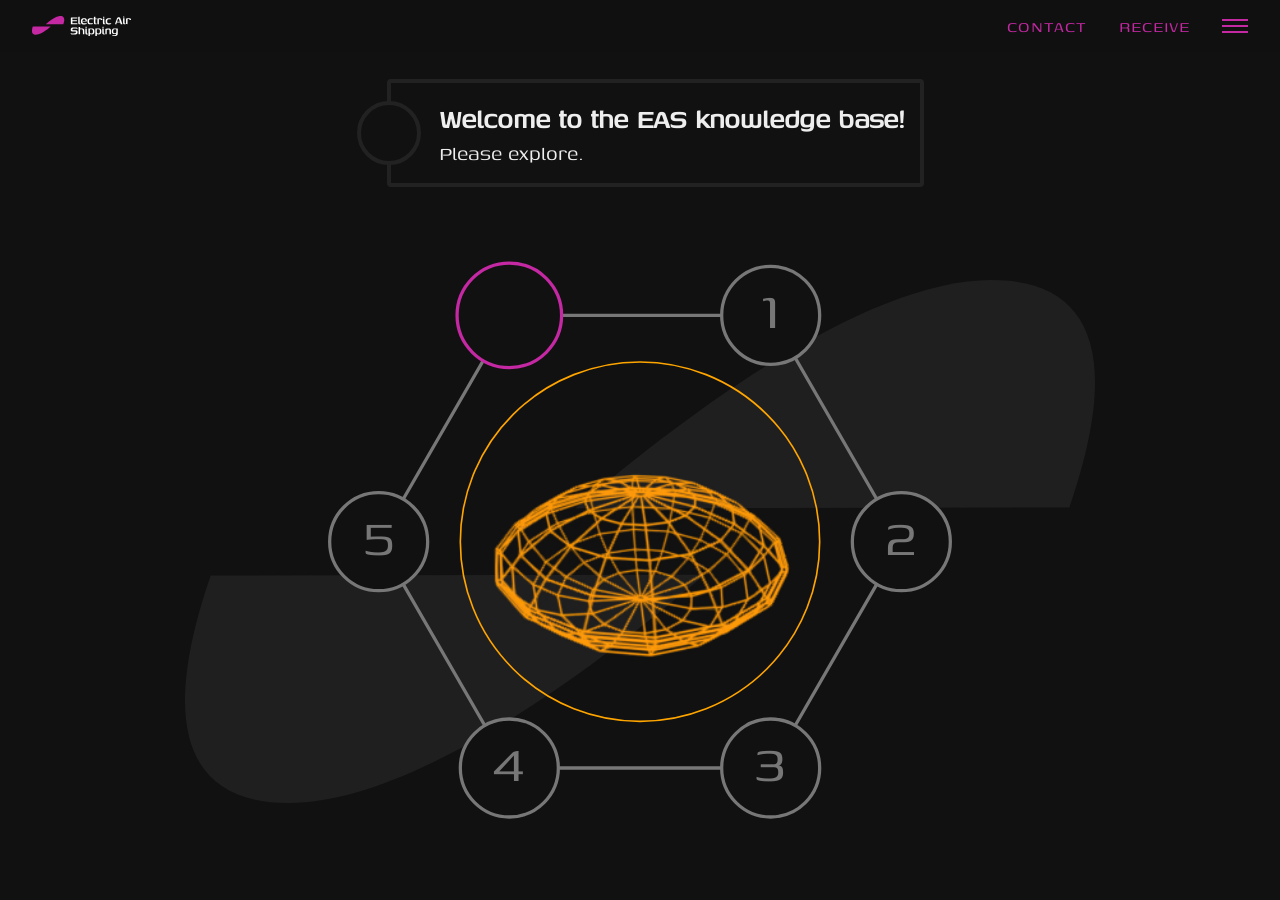
==== knowledgebase/index.html @ bba02dae "Knowledge base: welcome point carries no number; the rest read 1-5 The first hex point is the landin" ====
<!DOCTYPE html>
<html lang="en">

<head>
    <meta charset="UTF-8">
    <meta name="viewport" content="width=device-width, initial-scale=1.0">
    <title>Knowledge Base — Electric Air Shipping</title>
    <meta name="description"
        content="The Electric Air Shipping knowledge base: the pitch deck, the interactive fleet calculator, the Vision whitepaper, the Shape-Volume Scalar paper, and the full Sunship conceptual design.">
    <meta property="og:type" content="website">
    <meta property="og:site_name" content="Electric Air Shipping">
    <meta property="og:title" content="EAS Knowledge Base">
    <meta property="og:description"
        content="The pitch deck, the interactive fleet calculator, the whitepaper, the mathematics, and the full Sunship conceptual design.">
    <meta property="og:url" content="https://electricairshipping.com/knowledgebase/">
    <meta property="og:image" content="https://electricairshipping.com/assets/og-image.jpg">
    <meta property="og:image:type" content="image/jpeg">
    <meta property="og:image:width" content="1200">
    <meta property="og:image:height" content="630">
    <meta property="og:image:alt" content="The Sunship over open water at sunset">
    <meta name="twitter:card" content="summary_large_image">
    <meta name="twitter:image" content="https://electricairshipping.com/assets/og-image.jpg">
    <link rel="shortcut icon" href="../assets/favicon.ico" type="image/x-icon">
    <link rel="stylesheet" href="../assets/site.css">
    <style>
        * {
            box-sizing: border-box;
        }

        :root {
            --pad: 1rem;
            --border: 0.25rem;
            --circlesize: 4rem;
            --FULL_LENGTH: 240;
            --SEG_LENGTH: 40;
            --pink: var(--berry);
            --gray: #777;
        }

        html,
        body {
            margin: 0;
            background-color: var(--bg);
            color: var(--fg);
            height: 100%;
            font-family: Genos;
            max-height: 2000px;
        }

        /* The fixed top bar sits above this grid. Padding rather than a grid
           row so the hexagon's proportions are untouched; box-sizing keeps it
           inside the 100% height. */
        /* The text row is minmax'd, not fr'd: an fr row grows as the heading
           wraps to two or three lines, which visibly resizes the hexagon
           every time a vertex with longer copy is tapped. Reserving three
           lines' worth up front keeps the hexagon still. */
        body {
            padding-top: var(--bar-h);
            display: grid;
            /* minmax(0, 1fr) on the hex row: without the 0, grid uses the
               row contents' natural size as a floor, the row inflates past
               its share, and the whole page gains a slight scroll. */
            grid-template-rows: var(--pad) minmax(10rem, auto) var(--pad) minmax(0, 1fr) var(--pad);
            grid-template-columns: var(--pad) 1fr var(--pad);
            grid-template-areas:
                ".... .... ...."
                ".... text ...."
                ".... .... ...."
                ".... main ...."
                ".... .... ....";
        }

        .text-container-container {
            grid-area: text;
            display: flex;
            justify-content: center;
            align-items: center;
        }

        .text-container {
            display: flex;
        }

        .text-spacer-left {
            width: 2rem;
            flex-shrink: 0;
        }

        .text-spacer-right {
            width: 2rem;
            flex-shrink: 0;
        }

        .text-text {
            flex-grow: 1;
            border: 0.25rem solid #222;
            border-radius: 0.25rem;
            position: relative;
            display: flex;
            justify-content: center;
        }

        .text-number {
            position: absolute;
            border: var(--border) solid #222;
            border-radius: 50%;
            width: 4rem;
            height: 4rem;
            left: calc((var(--circlesize) + var(--border))/-2);
            bottom: calc(50% - 2rem);
            background-color: #111;
            display: flex;
            justify-content: center;
            align-items: center;
        }

        .text-number>span {
            font-size: 3rem;
            color: var(--pink);
            transform: translateY(-0.2rem);
        }

        .text {
            display: flex;
            flex-direction: column;
            padding: 1rem;
        }

        .text .subtitle {
            font-size: 1.5rem;
        }

        .hyperlink {
            color: var(--pink);
        }

        .hyperlink:hover {
            color: var(--orange);
        }

        .hex {
            grid-area: main;
            justify-self: center;
            align-self: center;
        }

        .bg-img {
            grid-area: main;
            display: block;
            max-width: 100%;
            max-height: 80%;
            justify-self: center;
            align-self: center;
        }

        p,
        h1 {
            margin: 0;
        }

        @media (min-width: 800px) {
            body {
                grid-template-rows: var(--pad) 2fr var(--pad) minmax(0, 10fr) calc(var(--pad)*2);
                grid-template-columns: var(--pad) 1fr 3fr 1fr var(--pad);
                grid-template-areas:
                    ".... .... .... .... ...."
                    ".... .... text .... ...."
                    ".... .... .... .... ...."
                    ".... main main main ...."
                    ".... .... .... .... ....";
            }
        }

        svg {
            width: 100%;
            height: 100%;
        }

        .path-animate {
            transition: stroke-dashoffset 1s ease-out;
            stroke-dasharray: var(--FULL_LENGTH);
            stroke-dashoffset: 240;
            fill: none;
            stroke: var(--pink);
            stroke-width: 0.5px;
        }

        .path-bg {
            stroke: var(--gray);
            stroke-width: 0.5px;
            fill: none;
        }

        .path0 { stroke-dashoffset: 240; }
        .path1 { stroke-dashoffset: 200; }
        .path2 { stroke-dashoffset: 160; }
        .path3 { stroke-dashoffset: 120; }
        .path4 { stroke-dashoffset: 80; }
        .path5 { stroke-dashoffset: 0; }

        .circle-select {
            transition: stroke 1s;
            transition: r 1s;
            fill: var(--bg);
            stroke: var(--gray);
            stroke-width: 0.5px;
            r: 7.5px;
        }

        .circle-select:hover {
            cursor: pointer;
        }

        .circle-select.selected {
            transition: stroke 3s;
            r: 8px;
            stroke: var(--pink);
        }

        .selected-text {
            fill: var(--pink)
        }

        svg>text {
            transition: fill 1s;
            pointer-events: none;
            fill: var(--gray);
            font-size: 10px;
            font-family: Genos;
            text-anchor: middle;
            dominant-baseline: middle;
        }

        .video-portal {
            fill: none;
            stroke: orange;
            stroke-width: 0.25px;
        }

        /* The spinning shapes: an alpha webm <video> for most browsers, which
           WebKit swaps for an animated WebP <img> (see the script by the
           element) — WebKit plays alpha webm without its transparency, and
           the WebP carries the same transparency, so BOTH render clean.
           (Earlier keep-inside-the-circle sizing gymnastics existed for a
           black video background that no longer reaches any browser.)
           Original sizing: content square = half the cell's smaller side,
           sitting comfortably in the portal circle at 55%. */
        .hex-anim {
            display: block;
            width: 50%;
            height: 50%;
            min-width: 0;
            min-height: 0;
            object-fit: contain;
        }

        /* Phone: the hexagon runs edge to edge, the heading drops a size so
           it wraps less, and the vertex circles grow into honest tap targets
           (r is a presentation property — settable from CSS on SVG2). */
        @media (max-width: 700px) {
            .text .title {
                font-size: 1.6rem;
            }

            svg.hex {
                width: 100vw;
                max-width: 100vw;
            }

            /* (Animation sizing is universal now — see .hex-anim above.) */
        }

        @media (pointer: coarse) {
            .circle-select {
                r: 10px;
            }

            .circle-select.selected {
                r: 10.5px;
            }

            svg>text {
                font-size: 12px;
            }
        }
    </style>
</head>

<body>
    <header class="topbar">
        <a class="topbar-home" href="/" aria-label="Electric Air Shipping — home">
            <img src="../assets/logo-berry-white.svg" alt="Electric Air Shipping">
        </a>
        <nav class="topbar-nav">
            <a href="mailto:contact@electricairshipping.com" data-track="contact">CONTACT</a>
            <a href="#" data-nl-open data-track="receive">RECEIVE</a>
        </nav>
    </header>

    <img class="bg-img" src="../assets/bg.svg" alt="">
    <div class="text-container-container">
        <div class="text-container">
            <div class="text-spacer-left"></div>
            <div class="text-text">
                <div class="text-number">
                    <span data-id="text-number"></span>
                </div>
                <div class="text-spacer-right"></div>
                <div class="text">
                    <h1 data-id="title" class="title">Welcome to the Electric Air Shipping project!</h1>
                    <p data-id="subtitle" class="subtitle">Please explore our knowledge base.</p>
                </div>
            </div>
        </div>
    </div>

    <video src="../assets/render.webm" autoplay loop muted playsinline class="hex hex-anim"></video>
    <script>
        /* WebKit plays the alpha webm WITHOUT transparency — a black box —
           and on iOS EVERY browser is WebKit underneath, Chrome and Firefox
           included. All of them render animated WebP alpha correctly, so
           iOS devices and desktop Safari get the WebP (heavier at 4.9MB, but
           the only version that looks right there). Everything else keeps
           the 2MB webm at its native smoothness. A false positive only costs
           the extra MB. iPads reporting as Mac land on the Safari branch. */
        if (/iPhone|iPad|iPod/.test(navigator.userAgent)
            || /^((?!chrome|android|crios|fxios).)*safari/i.test(navigator.userAgent)) {
            const v = document.querySelector('.hex-anim');
            const img = document.createElement('img');
            img.src = '../assets/render-anim.webp';
            img.alt = '';
            img.className = v.className;
            v.replaceWith(img);
        }
    </script>
    <svg viewBox="0 0 100 100" class="hex" aria-label="Six-point knowledge base navigation">
        <path class="path-bg" d="M30 15.359 H70 L90 50 L70 84.641 H30 L10 50 Z"></path>
        <path class="path-animate" d="M30 15.359 H70 L90 50 L70 84.641 H30 L10 50 Z"></path>
        <circle class="circle-select selected" data-circle="0" cx="30" cy="15.359"></circle>
        <circle class="circle-select" data-circle="1" cx="70" cy="15.359"></circle>
        <circle class="circle-select" data-circle="2" cx="90" cy="50"></circle>
        <circle class="circle-select" data-circle="3" cx="70" cy="84.641"></circle>
        <circle class="circle-select" data-circle="4" cx="30" cy="84.641"></circle>
        <circle class="circle-select" data-circle="5" cx="10" cy="50"></circle>
        <text class="selected-text" data-text="0" x="30" y="15.359"></text>
        <text data-text="1" x="70" y="15.359">1</text>
        <text data-text="2" x="90" y="50">2</text>
        <text data-text="3" x="70" y="84.641">3</text>
        <text data-text="4" x="30" y="84.641">4</text>
        <text data-text="5" x="10" y="50">5</text>
        <circle class="video-portal" cx="50" cy="50" r="27.5"></circle>
    </svg>

    <!-- Point 5 access gate. Shares the newsletter modal's styles (.nl-*).
         The gate is marketing theatre by design — the real payoff is the
         ASK NICELY funnel; every request becomes a verified address. -->
    <div class="nl-overlay" data-gate-overlay role="dialog" aria-modal="true" aria-label="Access required">
        <div class="nl-box">
            <div>Access required</div>
            <div data-gate-step1>
                <label class="visually-hidden" for="gate-pw">Access code</label>
                <input id="gate-pw" type="password" placeholder="access code" data-gate-pw
                    style="width:100%" autocomplete="off">
            </div>
            <div data-gate-step2 style="display:none">
                <label class="visually-hidden" for="gate-email">Your email address</label>
                <input id="gate-email" type="email" placeholder="your@email.com" data-gate-email
                    style="width:100%">
                <label style="display:flex;gap:0.5em;align-items:center;font-size:0.95rem;color:#eaeaea;margin-top:0.75rem">
                    <input type="checkbox" data-gate-consent>
                    also send me the EAS newsletter
                </label>
                <div data-gate-turnstile style="margin-top:0.75rem"></div>
            </div>
            <div class="nl-msg" data-gate-msg role="status" aria-live="polite"></div>
            <div class="nl-actions">
                <a data-gate-cancel tabindex="0" role="button">CANCEL</a>
                <a data-gate-ask tabindex="0" role="button">ASK NICELY</a>
                <a data-gate-ok tabindex="0" role="button">OK</a>
            </div>
        </div>
    </div>

    <script src="https://challenges.cloudflare.com/turnstile/v0/api.js?render=explicit" async defer></script>
    <script src="../assets/newsletter.js" defer></script>
    <script src="../assets/menu.js" defer></script>
    <script src="../assets/analytics.js" defer></script>
    <script>
        /* The six knowledge base slots.
         *
         * These values used to be fetched live from a Google Sheet that
         * overrode whatever was in this file. That existed from when the site
         * was hosted by someone else and copy changes had to bypass a deploy.
         * It is no longer needed, so the sheet's live values were captured here
         * on 2026-08-11 and the fetch removed — along with a third-party
         * request in the boot path of every page load.
         *
         * Note the whitepaper, maths paper and conceptual design have NO page
         * counts. That was a deliberate edit; do not "restore" them.
         */
        const config = [
            {
                title: "Welcome to the EAS knowledge base!",
                subtitle: "Please explore."
            },
            {
                title: "Play with the:",
                subtitle: "<a target='_blank' rel='noopener' class='hyperlink' href='https://calc.electricairshipping.com'>Interactive EAS Fleet Calculator</a>"
            },
            {
                title: "Click here to see the:",
                subtitle: "<a target='_blank' rel='noopener' class='hyperlink' href='https://drive.google.com/file/d/1j3zN5wPRL4vD6RBr7XTnyx6hq1u_tfNi/view'>Full EAS Overview (Pitchdeck)</a>"
            },
            {
                title: "Read the:",
                subtitle: "<a target='_blank' rel='noopener' class='hyperlink' href='https://drive.google.com/file/d/1ARGSUN5e6wHadcO3wT6FCcmrhRsPxvbI/view'>Vision//Whitepaper</a>"
            },
            {
                title: "Read the:",
                subtitle: "<a target='_blank' rel='noopener' class='hyperlink' href='https://drive.google.com/file/d/1_xdBSdVZ-B19MCYf1XynxpSxqAu0TEsW/view'>Maths &amp; Design paper</a>"
            },
            {
                title: "View the full:",
                // Point 5 (index 5) is gated. The document URL is deliberately NOT in
                // this file — the server returns it only to a correct
                // password (see /api/gate), and an unlocked device keeps it
                // in localStorage. View-source reveals nothing.
                subtitle: null,
            },
        ];

        const DOC_KEY = 'eas_doc_url';
        function slot6Subtitle() {
            const url = localStorage.getItem(DOC_KEY);
            return url
                ? `<a target='_blank' rel='noopener' class='hyperlink' href='${url}'>Sunship Conceptual Design</a>`
                : "<a class='hyperlink' href='#' data-gate-open>Sunship Conceptual Design</a>";
        }

        const elements = {
            path: document.querySelector(".path-animate"),
            circles: document.querySelectorAll("[data-circle]"),
            texts: document.querySelectorAll("[data-text]"),
            title: document.querySelector('[data-id="title"]'),
            subtitle: document.querySelector('[data-id="subtitle"]'),
            currentNumber: document.querySelector('[data-id="text-number"]'),
        };

        function updateSelection(progressNumber) {
            const n = Number(progressNumber);

            for (let i = 0; i <= 5; i++) elements.path.classList.remove(`path${i}`);
            elements.path.classList.add(`path${n}`);

            for (const [i, text] of elements.texts.entries())
                text.classList.toggle("selected-text", i <= n);

            for (const [i, circle] of elements.circles.entries())
                circle.classList.toggle("selected", i <= n);

            elements.title.textContent = config[n].title;
            elements.subtitle.innerHTML = n === 5 ? slot6Subtitle() : config[n].subtitle;
            // Point 0 is the welcome slot and carries no number; the rest read 1-5.
            elements.currentNumber.textContent = n === 0 ? '' : n;
        }

        updateSelection(0);

        for (const circle of elements.circles) {
            circle.addEventListener("click", () => updateSelection(circle.dataset.circle));
        }

        /* ------------------------------- the point 5 access gate ---------- */
        (() => {
            // Same site-wide key the newsletter uses; registered to the domain.
            const TURNSTILE_SITEKEY = '0x4AAAAAAEKubehZQp3K3TbK';

            const overlay = document.querySelector('[data-gate-overlay]');
            const step1 = document.querySelector('[data-gate-step1]');
            const step2 = document.querySelector('[data-gate-step2]');
            const pwIn = document.querySelector('[data-gate-pw]');
            const emailIn = document.querySelector('[data-gate-email]');
            const consent = document.querySelector('[data-gate-consent]');
            const msg = document.querySelector('[data-gate-msg]');
            const askBtn = document.querySelector('[data-gate-ask]');
            const okBtn = document.querySelector('[data-gate-ok]');
            let busy = false;
            let tsWidget = null;

            const setStep = (n) => {
                step1.style.display = n === 1 ? '' : 'none';
                step2.style.display = n === 2 ? '' : 'none';
                askBtn.style.display = n === 1 ? '' : 'none';
                okBtn.textContent = n === 1 ? 'OK' : 'SEND';
                msg.textContent = '';
                (n === 1 ? pwIn : emailIn).focus();
            };

            const open = () => {
                overlay.classList.add('open');
                // Fresh state every open: a box ticked during an earlier
                // visit to the modal must not silently ride along.
                consent.checked = false;
                pwIn.value = '';
                setStep(1);
            };
            const close = () => {
                if (busy) return;
                overlay.classList.remove('open');
            };

            // The slot-6 link is re-rendered on every selection, so listen on
            // the container, not the link.
            elements.subtitle.addEventListener('click', (e) => {
                const a = e.target.closest('[data-gate-open]');
                if (a) { e.preventDefault(); open(); }
            });

            document.querySelector('[data-gate-cancel]').addEventListener('click', close);
            overlay.addEventListener('click', (e) => { if (e.target === overlay) close(); });
            document.addEventListener('keydown', (e) => { if (e.key === 'Escape') close(); });
            pwIn.addEventListener('keydown', (e) => { if (e.key === 'Enter') okBtn.click(); });
            emailIn.addEventListener('keydown', (e) => { if (e.key === 'Enter') okBtn.click(); });

            askBtn.addEventListener('click', () => {
                setStep(2);
                if (tsWidget === null && window.turnstile) {
                    tsWidget = window.turnstile.render(document.querySelector('[data-gate-turnstile]'), {
                        sitekey: TURNSTILE_SITEKEY,
                        theme: 'dark',
                    });
                }
            });

            const submitPassword = async () => {
                busy = true;
                msg.textContent = '…';
                try {
                    const res = await fetch('/api/gate', {
                        method: 'POST',
                        headers: { 'content-type': 'application/json' },
                        body: JSON.stringify({ password: pwIn.value }),
                    });
                    const data = await res.json();
                    if (data.ok && data.url) {
                        localStorage.setItem(DOC_KEY, data.url);
                        if (window.easTrack) window.easTrack('gate_unlock');
                        msg.textContent = 'Welcome ✓';
                        updateSelection(5);   // point 5 becomes a plain link on this device
                        setTimeout(() => { busy = false; close(); window.open(data.url, '_blank', 'noopener'); }, 600);
                        return;
                    }
                    msg.textContent = data.error === 'server'
                        ? 'Something went wrong — please try again later.'
                        : 'Access Denied';
                } catch {
                    msg.textContent = 'Something went wrong — please try again later.';
                }
                busy = false;
            };

            const submitAsk = async () => {
                const email = emailIn.value.trim();
                if (!/^[^\s@]+@[^\s@]+\.[^\s@]{2,}$/.test(email)) {
                    msg.textContent = 'Please enter a valid email address.';
                    return;
                }
                const tsToken = window.turnstile && tsWidget !== null
                    ? window.turnstile.getResponse(tsWidget) : '';
                // The widget cannot pass on localhost (sitekey is domain-bound);
                // the local mock server ignores the token anyway.
                if (!tsToken && location.hostname !== 'localhost') {
                    msg.textContent = 'Please complete the verification check.';
                    return;
                }
                busy = true;
                msg.textContent = 'Submitting…';
                try {
                    const res = await fetch('/api/waitlist', {
                        method: 'POST',
                        headers: { 'content-type': 'application/json' },
                        body: JSON.stringify({
                            email, tsToken,
                            source: 'design-doc',
                            nlConsent: consent.checked,
                        }),
                    });
                    const data = await res.json();
                    if (data.ok) {
                        if (window.easTrack) window.easTrack('gate_ask');
                        msg.textContent = data.status === 'code-sent'
                            ? 'Code sent — check your email ✓'
                            : 'Check your inbox to confirm ✓';
                        emailIn.value = '';
                        setTimeout(() => { busy = false; close(); }, 2600);
                        return;
                    }
                    msg.textContent = data.error === 'invalid'
                        ? 'Please enter a valid email address.'
                        : data.error === 'turnstile'
                            ? 'Verification failed — please try again.'
                            : data.error === 'email'
                                ? 'Couldn’t send the email — please try again later.'
                                : 'Something went wrong — please try again later.';
                    if (window.turnstile && tsWidget !== null) window.turnstile.reset(tsWidget);
                } catch {
                    msg.textContent = 'Something went wrong — please try again later.';
                }
                busy = false;
            };

            okBtn.addEventListener('click', () => {
                if (busy) return;
                if (step1.style.display !== 'none') submitPassword();
                else submitAsk();
            });
        })();
    </script>
</body>

</html>
---- assets/site.css ----
/* Electric Air Shipping — shared site chrome.
 *
 * Loaded by BOTH the homepage and the knowledge base so the two share one
 * frame. Deliberately narrow in scope: design tokens, the fonts, the top bar,
 * and a couple of utilities. Page layout lives in each page's own file, so
 * this cannot fight the knowledge base's grid.
 */

/* ---------------------------------------------------------------- tokens */

:root {
    --bg: #111;
    --fg: #eee;
    --muted: #888;

    /* Deployed berry. The brand's canonical value is #c428a3; reconciling the
       two is a deliberate separate pass across all repos, so this stays as-is
       and the repaint becomes a one-line change here. */
    --berry: #c428a3;
    --orange: #ff9900;

    /* Shared by the bar's own height AND the homepage's scroll-padding-top.
       They must never drift apart, or scroll-snap targets land underneath the
       bar. One variable is the guarantee. */
    --bar-h: 3.25rem;
}

/* ----------------------------------------------------------------- fonts */

/* Geist — the pitch face: homepage, deck, and this shared bar.
   One variable file covers every weight 100-900. SIL Open Font License;
   see assets/fonts/OFL.txt, which must ship alongside it. */
@font-face {
    font-family: Geist;
    src: url("./fonts/Geist-Variable.woff2") format("woff2");
    font-weight: 100 900;
    font-display: swap;
}

/* Genos — the tools face, used by the knowledge base and the calculator.
   Declared here so both pages resolve it identically. */
@font-face {
    font-family: Genos;
    src: url("./Genos-Regular.ttf") format("truetype");
    font-display: swap;
}

/* -------------------------------------------------------------- utilities */

/* Off-screen but present for assistive technology and search engines.
   NOT display:none or visibility:hidden — those remove content from the
   accessibility tree entirely, which would silently defeat the purpose while
   looking identical on screen. */
.visually-hidden {
    position: absolute;
    width: 1px;
    height: 1px;
    margin: -1px;
    padding: 0;
    overflow: hidden;
    clip-path: inset(50%);
    white-space: nowrap;
    border: 0;
}

/* --------------------------------------------------------------- top bar */

.topbar {
    position: fixed;
    inset: 0 0 auto 0;
    height: var(--bar-h);
    z-index: 20;

    display: flex;
    align-items: center;
    justify-content: space-between;
    gap: 1rem;
    padding: 0 clamp(0.75rem, 2.5vw, 2rem);

    font-family: Geist, system-ui, sans-serif;
    /* Deliberately faint: the hero should still read as full-screen. */
    background: rgba(17, 17, 17, 0.55);
    backdrop-filter: blur(10px);
    -webkit-backdrop-filter: blur(10px);
}

.topbar-home {
    display: flex;
    align-items: center;
    height: 100%;
}

.topbar-home img {
    height: clamp(1.05rem, 2.2vh, 1.5rem);
    width: auto;
    display: block;
}

/* Interface chrome is Genos — the brand face, matching the hex page and the
   calculator. Geist is reserved for reading text (the hero headline and
   sub-line, which echo slide 15's own typography). */
.topbar-nav {
    display: flex;
    align-items: center;
    gap: clamp(0.9rem, 3vw, 2rem);
    font-family: Genos, system-ui, sans-serif;
    font-size: 1.2rem;
    letter-spacing: 0.05em;
}

.topbar-nav a {
    color: var(--berry);
    text-decoration: none;
    cursor: pointer;
    white-space: nowrap;
}

.topbar-nav a:hover,
.topbar-nav a:focus-visible {
    color: var(--orange);
}

/* Keyboard focus must stay obvious against photography. */
.topbar a:focus-visible,
.nl-box a:focus-visible {
    outline: 2px solid var(--orange);
    outline-offset: 3px;
}

/* ------------------------------------------------- sections menu (bars) */
/* Markup is injected by assets/menu.js so it exists in exactly one place;
   only these styles are shared. The bar holds CONTACT and RECEIVE as words
   and everything else behind this button, so the bar's width stays fixed
   however many sections there are. */

/* Deliberately NOT position:relative — the panel below anchors to the BAR,
   not to this button, and leaving no positioning context here is what lets
   it do that. */
.menu-wrap {
    display: flex;
    align-items: center;
}

.menu-btn {
    display: flex;
    flex-direction: column;
    justify-content: center;
    gap: 0.28rem;
    width: 1.6rem;
    height: 1.6rem;
    padding: 0;
    background: none;
    border: 0;
    cursor: pointer;
}

.menu-btn span {
    display: block;
    height: 2px;
    width: 100%;
    background: var(--berry);
    transition: background 0.15s;
}

.menu-btn:hover span,
.menu-btn:focus-visible span,
.menu-wrap.open .menu-btn span {
    background: var(--orange);
}

.menu-btn:focus-visible {
    outline: 2px solid var(--orange);
    outline-offset: 3px;
}

/* Anchored to .topbar. With .menu-wrap unpositioned these offsets resolve
   against the bar's padding box, so top:100% is the bar's full height and
   right:0 its outer edge: the panel hangs flush off the bar rather than
   floating inset from it and overlapping its lower few pixels. */
.menu-panel {
    position: absolute;
    top: 100%;
    right: 0;
    min-width: 10rem;
    display: flex;
    flex-direction: column;
    background: rgba(17, 17, 17, 0.96);
    backdrop-filter: blur(10px);
    -webkit-backdrop-filter: blur(10px);
    border: 1px solid #2a2a2a;
    border-top: 0;      /* the bar itself is the panel's top edge */
    border-right: 0;    /* would otherwise be a hairline on the screen edge */
    padding: 0.35rem 0;
}

.menu-panel[hidden] {
    display: none;
}

.menu-panel a {
    padding: 0.5rem 1.1rem;
    /* Matches .topbar's own inline padding EXACTLY, so every label lands on
       the same right margin as CONTACT, RECEIVE and the button above it.
       If the bar's padding changes, change this with it. */
    padding-right: clamp(0.75rem, 2.5vw, 2rem);
    color: var(--berry);
    text-decoration: none;
    white-space: nowrap;
    /* Items align to the panel's right edge, which sits on the page's right
       margin — so every entry lines up under the button however long it is,
       and a longer future entry grows leftwards instead of shifting the set. */
    text-align: right;
}

.menu-panel a:hover,
.menu-panel a:focus-visible {
    color: var(--orange);
    background: rgba(255, 255, 255, 0.04);
}

/* --------------------------------------------- newsletter modal (RECEIVE) */
/* Markup is injected by assets/newsletter.js so it exists in exactly one
   place; only these styles are shared. */

.nl-overlay {
    position: fixed;
    inset: 0;
    background: rgba(0, 0, 0, 0.7);
    display: none;
    justify-content: center;
    align-items: center;
    z-index: 30;
}

.nl-overlay.open {
    display: flex;
}

.nl-box {
    background: #111;
    border: 0.25rem solid #222;
    border-radius: 0.25rem;
    padding: 1.5rem 2rem;
    display: flex;
    flex-direction: column;
    gap: 1rem;
    width: min(90vw, 26rem);
    font-family: Genos, system-ui, sans-serif;
    font-size: 1.3rem;
    color: var(--berry);
}

.nl-box input {
    font-family: inherit;
    font-size: 1rem;
    background: #1c1c1c;
    color: #eaeaea;
    border: 1px solid #777;
    border-radius: 0.25rem;
    padding: 0.5rem 0.75rem;
    outline: none;
}

.nl-box input:focus {
    border-color: var(--berry);
}

.nl-msg {
    font-size: 0.9rem;
    color: #eaeaea;
    min-height: 1.5rem;
}

.nl-actions {
    display: flex;
    gap: 1.5rem;
    justify-content: flex-end;
}

.nl-actions a {
    cursor: pointer;
    color: var(--berry);
    text-decoration: none;
}

.nl-actions a:hover,
.nl-actions a:focus-visible {
    color: var(--orange);
}
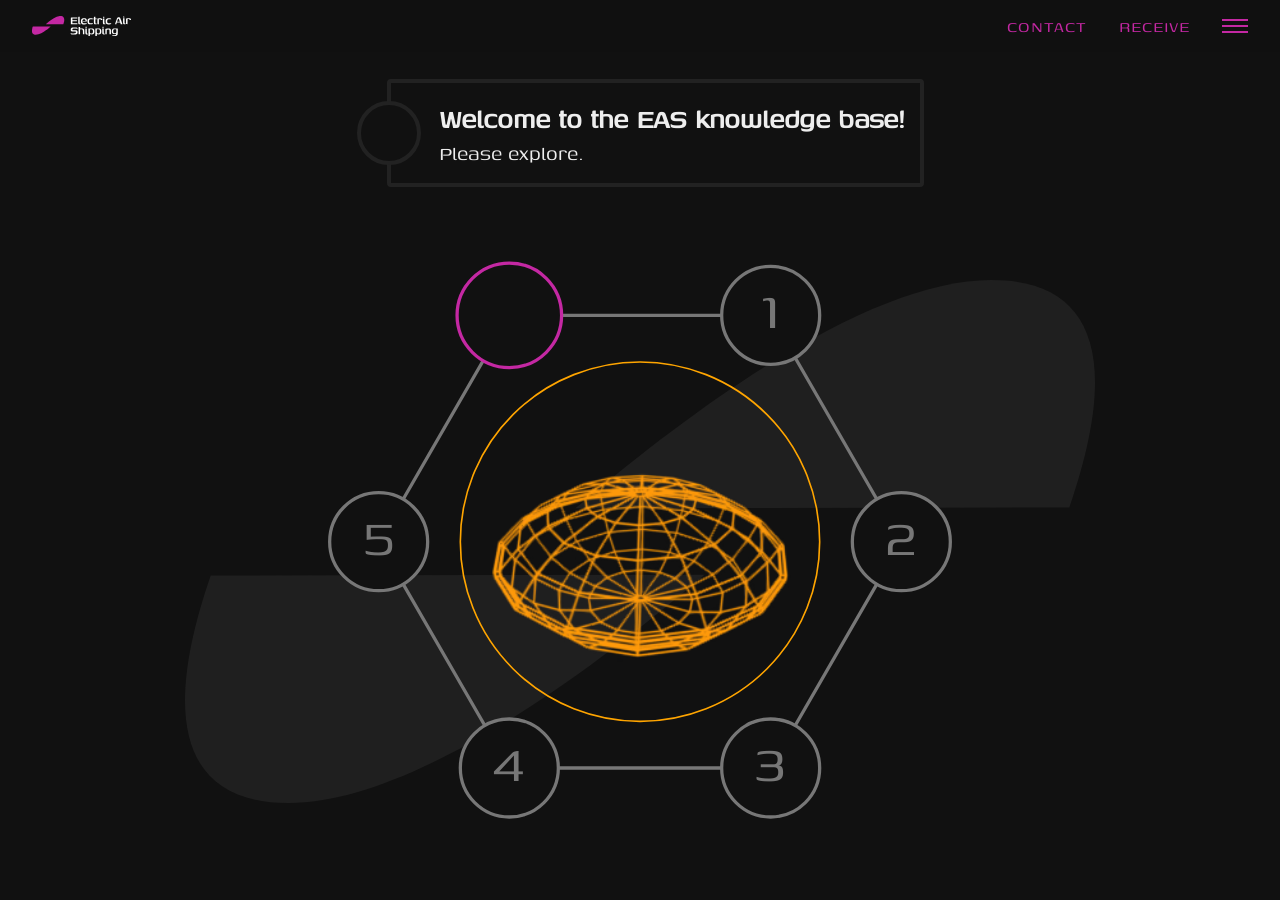
==== commit 7d8bbfe0: "Revert "Knowledge base: swap points 2 and 3 — calculator is now 2, pitch deck 3" This reverts commit" ====
--- a/knowledgebase/index.html
+++ b/knowledgebase/index.html
@@ -404,12 +404,12 @@
                 subtitle: "Please explore."
             },
             {
+                title: "Click here to see the:",
+                subtitle: "<a target='_blank' rel='noopener' class='hyperlink' href='https://drive.google.com/file/d/1j3zN5wPRL4vD6RBr7XTnyx6hq1u_tfNi/view'>Full EAS Overview (Pitchdeck)</a>"
+            },
+            {
                 title: "Play with the:",
                 subtitle: "<a target='_blank' rel='noopener' class='hyperlink' href='https://calc.electricairshipping.com'>Interactive EAS Fleet Calculator</a>"
-            },
-            {
-                title: "Click here to see the:",
-                subtitle: "<a target='_blank' rel='noopener' class='hyperlink' href='https://drive.google.com/file/d/1j3zN5wPRL4vD6RBr7XTnyx6hq1u_tfNi/view'>Full EAS Overview (Pitchdeck)</a>"
             },
             {
                 title: "Read the:",
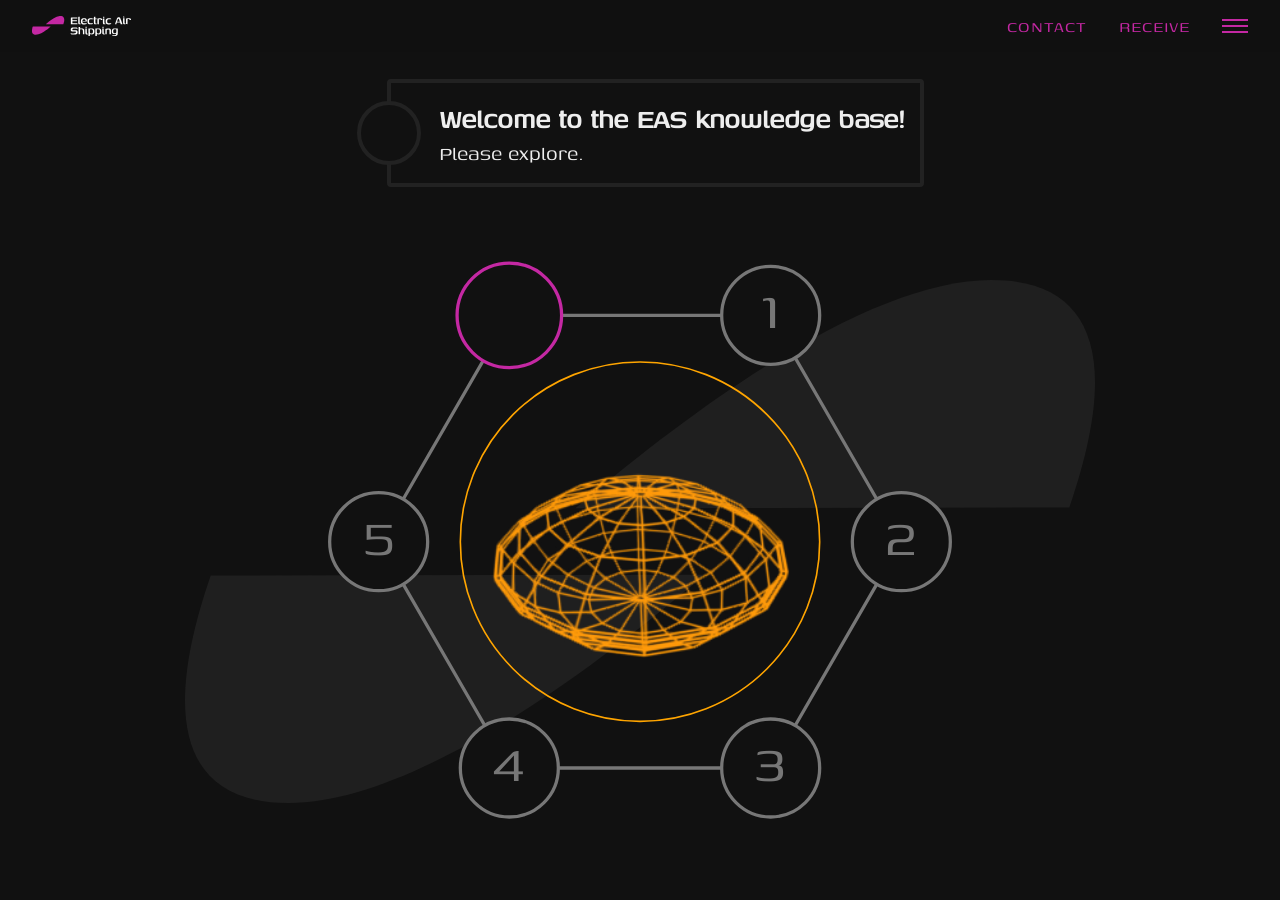
==== commit 2b4adff9: "Point 5: ask nicely opens the design at once — the password is gone One box: email, the unticked new" ====
--- a/knowledgebase/index.html
+++ b/knowledgebase/index.html
@@ -351,18 +351,13 @@
         <circle class="video-portal" cx="50" cy="50" r="27.5"></circle>
     </svg>
 
-    <!-- Point 5 access gate. Shares the newsletter modal's styles (.nl-*).
-         The gate is marketing theatre by design — the real payoff is the
-         ASK NICELY funnel; every request becomes a verified address. -->
-    <div class="nl-overlay" data-gate-overlay role="dialog" aria-modal="true" aria-label="Access required">
+    <!-- Point 5: ask nicely. Shares the newsletter modal's styles (.nl-*).
+         One box, no password: an email address opens the document at once
+         and a copy of the link goes to that inbox. ASK NICELY is the whole
+         personality — no heading on purpose. -->
+    <div class="nl-overlay" data-gate-overlay role="dialog" aria-modal="true" aria-label="Sunship Conceptual Design">
         <div class="nl-box">
-            <div>Access required</div>
-            <div data-gate-step1>
-                <label class="visually-hidden" for="gate-pw">Access code</label>
-                <input id="gate-pw" type="password" placeholder="access code" data-gate-pw
-                    style="width:100%" autocomplete="off">
-            </div>
-            <div data-gate-step2 style="display:none">
+            <div>
                 <label class="visually-hidden" for="gate-email">Your email address</label>
                 <input id="gate-email" type="email" placeholder="your@email.com" data-gate-email
                     style="width:100%">
@@ -376,7 +371,6 @@
             <div class="nl-actions">
                 <a data-gate-cancel tabindex="0" role="button">CANCEL</a>
                 <a data-gate-ask tabindex="0" role="button">ASK NICELY</a>
-                <a data-gate-ok tabindex="0" role="button">OK</a>
             </div>
         </div>
     </div>
@@ -421,10 +415,10 @@
             },
             {
                 title: "View the full:",
-                // Point 5 (index 5) is gated. The document URL is deliberately NOT in
-                // this file — the server returns it only to a correct
-                // password (see /api/gate), and an unlocked device keeps it
-                // in localStorage. View-source reveals nothing.
+                // Point 5 (index 5) asks for an email. The document URL is
+                // deliberately NOT in this file — the server returns it only
+                // to an ask-nicely submission (see /api/waitlist), and that
+                // device keeps it in localStorage. View-source reveals nothing.
                 subtitle: null,
             },
         ];
@@ -470,96 +464,52 @@
             circle.addEventListener("click", () => updateSelection(circle.dataset.circle));
         }
 
-        /* ------------------------------- the point 5 access gate ---------- */
+        /* ------------------------------- point 5: ask nicely ------------- */
         (() => {
             // Same site-wide key the newsletter uses; registered to the domain.
             const TURNSTILE_SITEKEY = '0x4AAAAAAEKubehZQp3K3TbK';
 
             const overlay = document.querySelector('[data-gate-overlay]');
-            const step1 = document.querySelector('[data-gate-step1]');
-            const step2 = document.querySelector('[data-gate-step2]');
-            const pwIn = document.querySelector('[data-gate-pw]');
             const emailIn = document.querySelector('[data-gate-email]');
             const consent = document.querySelector('[data-gate-consent]');
             const msg = document.querySelector('[data-gate-msg]');
             const askBtn = document.querySelector('[data-gate-ask]');
-            const okBtn = document.querySelector('[data-gate-ok]');
             let busy = false;
             let tsWidget = null;
-
-            const setStep = (n) => {
-                step1.style.display = n === 1 ? '' : 'none';
-                step2.style.display = n === 2 ? '' : 'none';
-                askBtn.style.display = n === 1 ? '' : 'none';
-                okBtn.textContent = n === 1 ? 'OK' : 'SEND';
-                msg.textContent = '';
-                (n === 1 ? pwIn : emailIn).focus();
-            };
 
             const open = () => {
                 overlay.classList.add('open');
                 // Fresh state every open: a box ticked during an earlier
                 // visit to the modal must not silently ride along.
                 consent.checked = false;
-                pwIn.value = '';
-                setStep(1);
-            };
-            const close = () => {
-                if (busy) return;
-                overlay.classList.remove('open');
-            };
-
-            // The slot-6 link is re-rendered on every selection, so listen on
-            // the container, not the link.
-            elements.subtitle.addEventListener('click', (e) => {
-                const a = e.target.closest('[data-gate-open]');
-                if (a) { e.preventDefault(); open(); }
-            });
-
-            document.querySelector('[data-gate-cancel]').addEventListener('click', close);
-            overlay.addEventListener('click', (e) => { if (e.target === overlay) close(); });
-            document.addEventListener('keydown', (e) => { if (e.key === 'Escape') close(); });
-            pwIn.addEventListener('keydown', (e) => { if (e.key === 'Enter') okBtn.click(); });
-            emailIn.addEventListener('keydown', (e) => { if (e.key === 'Enter') okBtn.click(); });
-
-            askBtn.addEventListener('click', () => {
-                setStep(2);
+                msg.textContent = '';
+                emailIn.focus();
                 if (tsWidget === null && window.turnstile) {
                     tsWidget = window.turnstile.render(document.querySelector('[data-gate-turnstile]'), {
                         sitekey: TURNSTILE_SITEKEY,
                         theme: 'dark',
                     });
                 }
+            };
+            const close = () => {
+                if (busy) return;
+                overlay.classList.remove('open');
+            };
+
+            // The point-5 link is re-rendered on every selection, so listen
+            // on the container, not the link.
+            elements.subtitle.addEventListener('click', (e) => {
+                const a = e.target.closest('[data-gate-open]');
+                if (a) { e.preventDefault(); open(); }
             });
 
-            const submitPassword = async () => {
-                busy = true;
-                msg.textContent = '…';
-                try {
-                    const res = await fetch('/api/gate', {
-                        method: 'POST',
-                        headers: { 'content-type': 'application/json' },
-                        body: JSON.stringify({ password: pwIn.value }),
-                    });
-                    const data = await res.json();
-                    if (data.ok && data.url) {
-                        localStorage.setItem(DOC_KEY, data.url);
-                        if (window.easTrack) window.easTrack('gate_unlock');
-                        msg.textContent = 'Welcome ✓';
-                        updateSelection(5);   // point 5 becomes a plain link on this device
-                        setTimeout(() => { busy = false; close(); window.open(data.url, '_blank', 'noopener'); }, 600);
-                        return;
-                    }
-                    msg.textContent = data.error === 'server'
-                        ? 'Something went wrong — please try again later.'
-                        : 'Access Denied';
-                } catch {
-                    msg.textContent = 'Something went wrong — please try again later.';
-                }
-                busy = false;
-            };
-
-            const submitAsk = async () => {
+            document.querySelector('[data-gate-cancel]').addEventListener('click', close);
+            overlay.addEventListener('click', (e) => { if (e.target === overlay) close(); });
+            document.addEventListener('keydown', (e) => { if (e.key === 'Escape') close(); });
+            emailIn.addEventListener('keydown', (e) => { if (e.key === 'Enter') askBtn.click(); });
+
+            askBtn.addEventListener('click', async () => {
+                if (busy) return;
                 const email = emailIn.value.trim();
                 if (!/^[^\s@]+@[^\s@]+\.[^\s@]{2,}$/.test(email)) {
                     msg.textContent = 'Please enter a valid email address.';
@@ -573,8 +523,15 @@
                     msg.textContent = 'Please complete the verification check.';
                     return;
                 }
+
+                // Open the tab NOW, inside the click. A window.open after the
+                // fetch resolves is no longer a user gesture and popup
+                // blockers (Safari especially) swallow it. Pointed at the
+                // document once the server answers; closed if it refuses.
+                const tab = window.open('', '_blank');
+
                 busy = true;
-                msg.textContent = 'Submitting…';
+                msg.textContent = 'Opening…';
                 try {
                     const res = await fetch('/api/waitlist', {
                         method: 'POST',
@@ -586,33 +543,36 @@
                         }),
                     });
                     const data = await res.json();
-                    if (data.ok) {
+                    if (data.ok && data.url) {
+                        localStorage.setItem(DOC_KEY, data.url);
                         if (window.easTrack) window.easTrack('gate_ask');
-                        msg.textContent = data.status === 'code-sent'
-                            ? 'Code sent — check your email ✓'
-                            : 'Check your inbox to confirm ✓';
+                        updateSelection(5);   // point 5 becomes a plain link on this device
                         emailIn.value = '';
-                        setTimeout(() => { busy = false; close(); }, 2600);
+                        msg.textContent = 'Thank you ✓';
+                        if (tab) {
+                            tab.opener = null;
+                            tab.location.href = data.url;
+                        } else {
+                            // Blocked anyway: hand them the link instead.
+                            msg.innerHTML = `Thank you ✓ <a class="hyperlink" target="_blank" rel="noopener" href="${data.url}">Open the design</a>`;
+                            busy = false;
+                            return;
+                        }
+                        setTimeout(() => { busy = false; close(); }, 800);
                         return;
                     }
+                    tab?.close();
                     msg.textContent = data.error === 'invalid'
                         ? 'Please enter a valid email address.'
                         : data.error === 'turnstile'
                             ? 'Verification failed — please try again.'
-                            : data.error === 'email'
-                                ? 'Couldn’t send the email — please try again later.'
-                                : 'Something went wrong — please try again later.';
+                            : 'Something went wrong — please try again later.';
                     if (window.turnstile && tsWidget !== null) window.turnstile.reset(tsWidget);
                 } catch {
+                    tab?.close();
                     msg.textContent = 'Something went wrong — please try again later.';
                 }
                 busy = false;
-            };
-
-            okBtn.addEventListener('click', () => {
-                if (busy) return;
-                if (step1.style.display !== 'none') submitPassword();
-                else submitAsk();
             });
         })();
     </script>
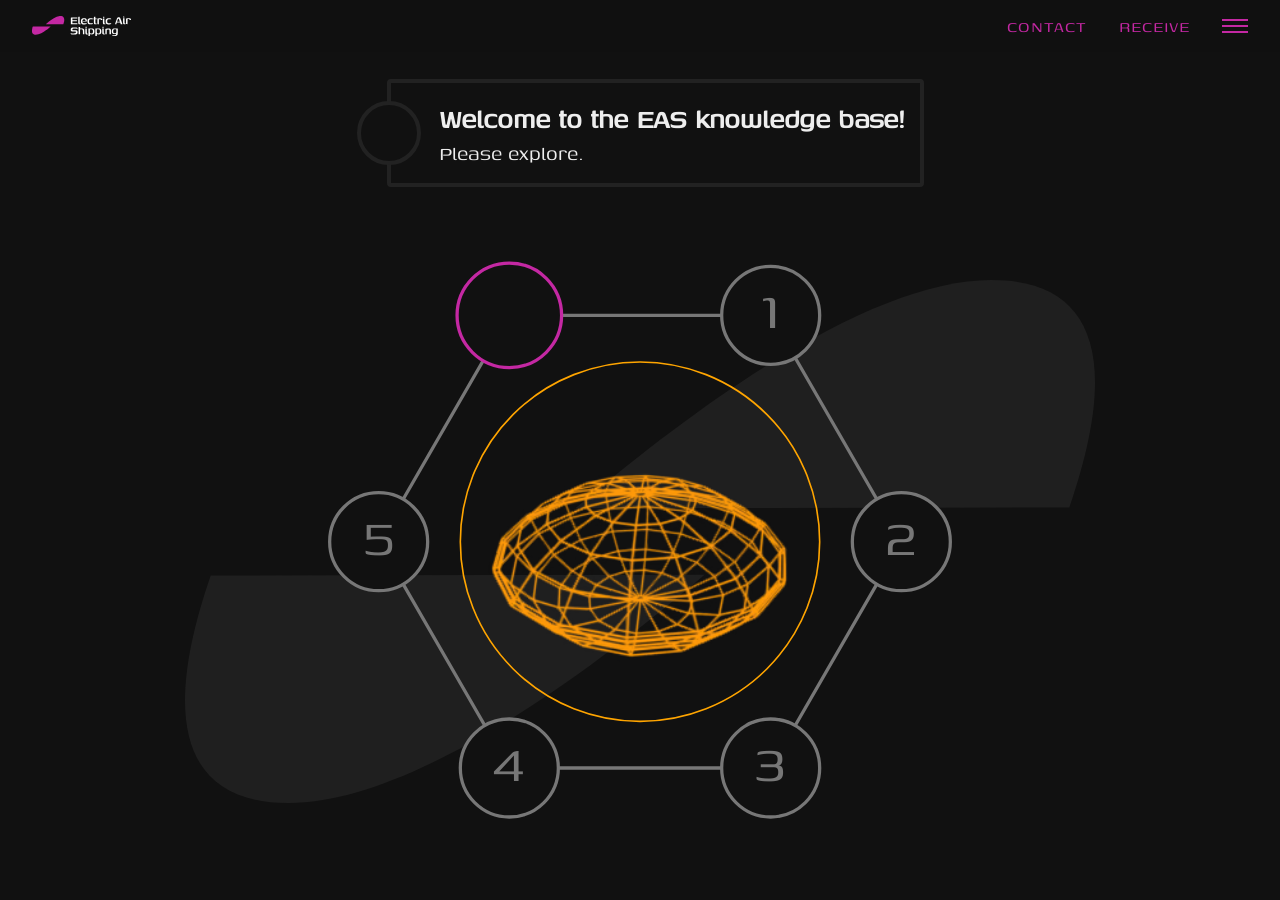
==== commit 3f8292f0: "Point 5: the button reads (ASK NICELY) Co-Authored-By: Claude Opus 5.5 <noreply@anthropic.com>" ====
--- a/knowledgebase/index.html
+++ b/knowledgebase/index.html
@@ -370,7 +370,7 @@
             <div class="nl-msg" data-gate-msg role="status" aria-live="polite"></div>
             <div class="nl-actions">
                 <a data-gate-cancel tabindex="0" role="button">CANCEL</a>
-                <a data-gate-ask tabindex="0" role="button">ASK NICELY</a>
+                <a data-gate-ask tabindex="0" role="button">(ASK NICELY)</a>
             </div>
         </div>
     </div>
--- a/assets/site.css
+++ b/assets/site.css
@@ -250,6 +250,17 @@
     color: var(--berry);
 }
 
+/* The Turnstile check is a fixed 300px wide. At phone width the 2rem side
+   padding left ~273px and the widget ran into the right border, so phones
+   get a slightly wider box with slimmer sides. */
+@media (max-width: 420px) {
+    .nl-box {
+        width: 94vw;
+        padding-left: 0.75rem;
+        padding-right: 0.75rem;
+    }
+}
+
 .nl-box input {
     font-family: inherit;
     font-size: 1rem;
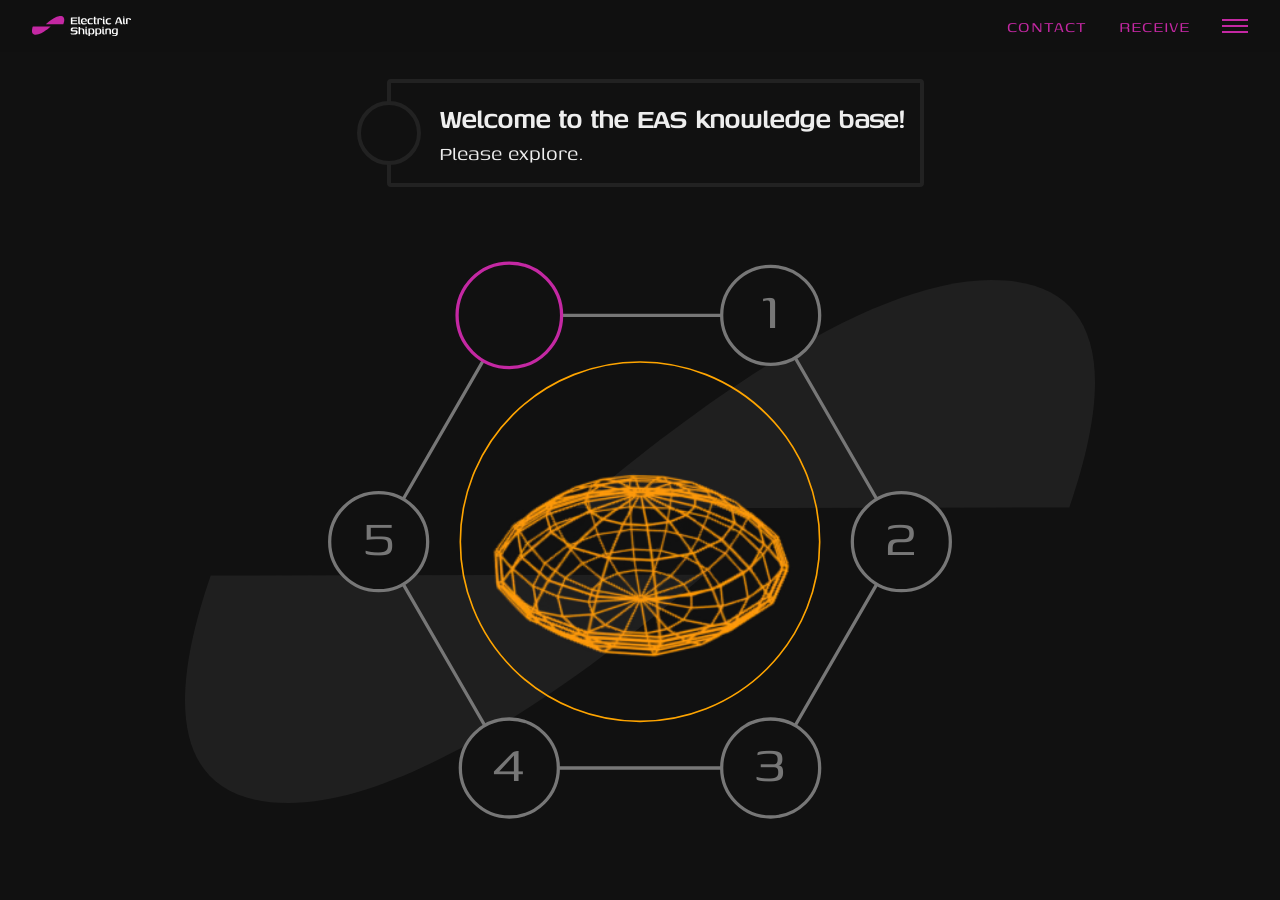
==== commit 60f71c89: "Point 1: 'EAS Overview (Pitchdeck)' — drop 'Full' Co-Authored-By: Claude Opus 5.5 <noreply@anthropic" ====
--- a/knowledgebase/index.html
+++ b/knowledgebase/index.html
@@ -399,7 +399,7 @@
             },
             {
                 title: "Click here to see the:",
-                subtitle: "<a target='_blank' rel='noopener' class='hyperlink' href='https://drive.google.com/file/d/1j3zN5wPRL4vD6RBr7XTnyx6hq1u_tfNi/view'>Full EAS Overview (Pitchdeck)</a>"
+                subtitle: "<a target='_blank' rel='noopener' class='hyperlink' href='https://drive.google.com/file/d/1j3zN5wPRL4vD6RBr7XTnyx6hq1u_tfNi/view'>EAS Overview (Pitchdeck)</a>"
             },
             {
                 title: "Play with the:",
--- a/assets/site.css
+++ b/assets/site.css
@@ -282,10 +282,11 @@
     min-height: 1.5rem;
 }
 
+/* CANCEL sits at the left edge, the action at the right. */
 .nl-actions {
     display: flex;
     gap: 1.5rem;
-    justify-content: flex-end;
+    justify-content: space-between;
 }
 
 .nl-actions a {
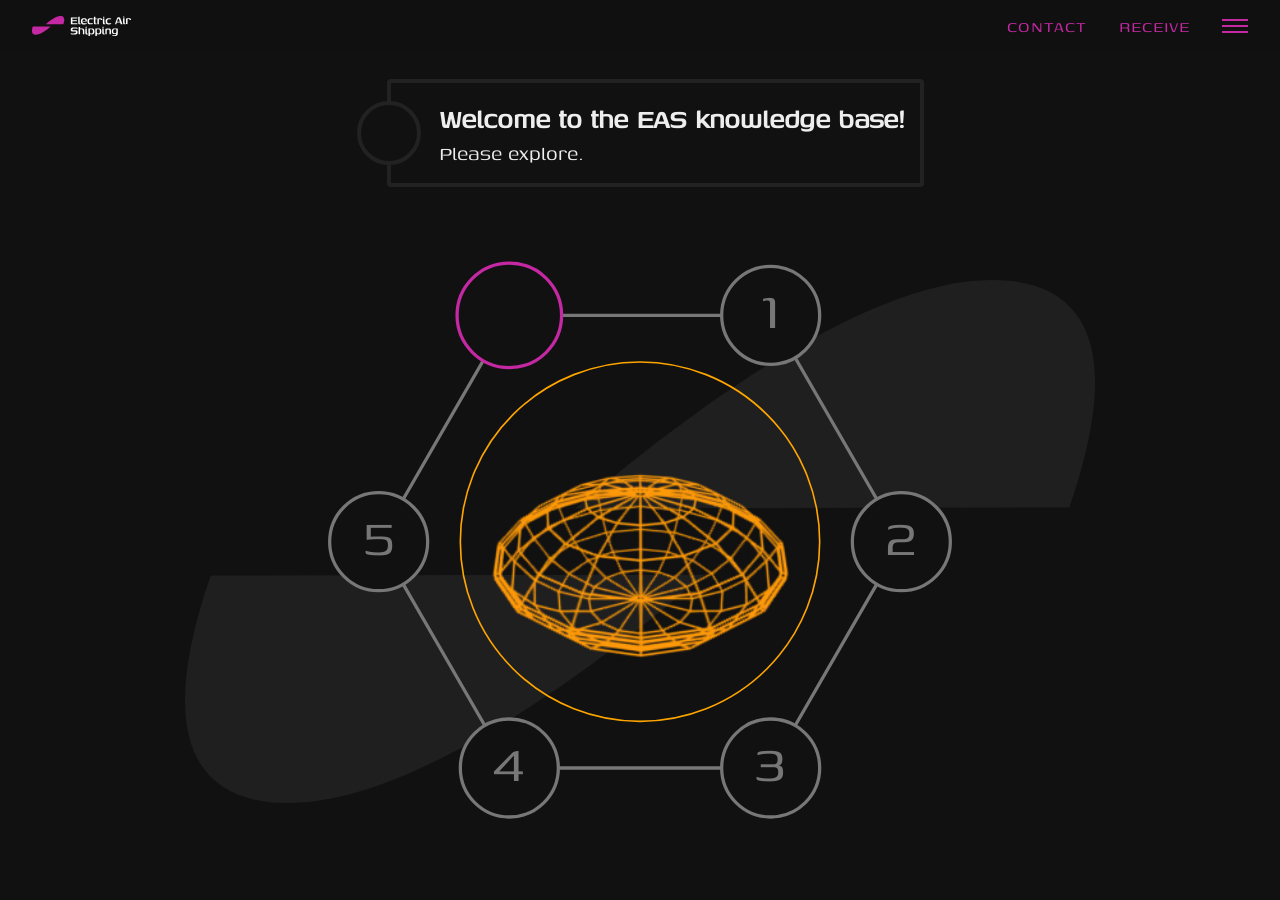
==== commit 6ba5992a: "Knowledge base: point 2 'Fleet Calculator'; point 4 'Maths & Design Paper' / (The Shape-Volume Scala" ====
--- a/knowledgebase/index.html
+++ b/knowledgebase/index.html
@@ -403,7 +403,7 @@
             },
             {
                 title: "Play with the:",
-                subtitle: "<a target='_blank' rel='noopener' class='hyperlink' href='https://calc.electricairshipping.com'>Interactive EAS Fleet Calculator</a>"
+                subtitle: "<a target='_blank' rel='noopener' class='hyperlink' href='https://calc.electricairshipping.com'>Fleet Calculator</a>"
             },
             {
                 title: "Read the:",
@@ -411,7 +411,7 @@
             },
             {
                 title: "Read the:",
-                subtitle: "<a target='_blank' rel='noopener' class='hyperlink' href='https://drive.google.com/file/d/1_xdBSdVZ-B19MCYf1XynxpSxqAu0TEsW/view'>Maths &amp; Design paper</a>"
+                subtitle: "<a target='_blank' rel='noopener' class='hyperlink' href='https://drive.google.com/file/d/1_xdBSdVZ-B19MCYf1XynxpSxqAu0TEsW/view'>Maths &amp; Design Paper<br>(The Shape-Volume Scalar)</a>"
             },
             {
                 title: "View the full:",
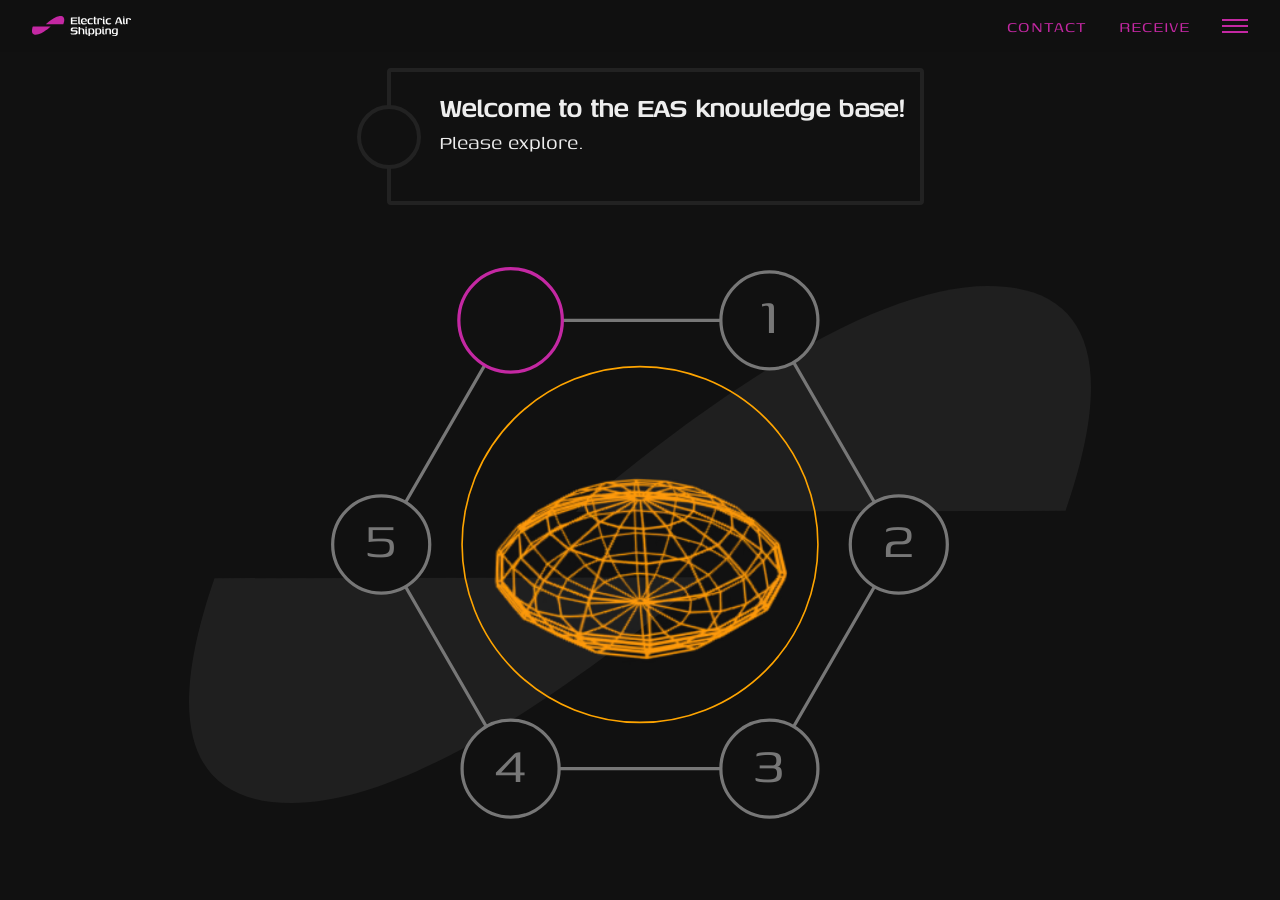
==== commit ca407d8a: "Knowledge base: hold the text box at its tallest point's height Point 4's two-line title (and point " ====
--- a/knowledgebase/index.html
+++ b/knowledgebase/index.html
@@ -440,8 +440,10 @@
             currentNumber: document.querySelector('[data-id="text-number"]'),
         };
 
+        let current = 0;
         function updateSelection(progressNumber) {
             const n = Number(progressNumber);
+            current = n;
 
             for (let i = 0; i <= 5; i++) elements.path.classList.remove(`path${i}`);
             elements.path.classList.add(`path${n}`);
@@ -459,6 +461,30 @@
         }
 
         updateSelection(0);
+
+        // Hold the text box at the height of its tallest point, so the
+        // hexagon below never jumps when a point's text runs to two lines
+        // (point 4 always; point 0 on phones). Re-measured on resize and
+        // once the fonts arrive, since both change where lines wrap.
+        const textBox = document.querySelector('.text-text');
+        function holdBoxHeight() {
+            textBox.style.minHeight = '';
+            let tallest = 0;
+            for (let n = 0; n <= 5; n++) {
+                elements.title.textContent = config[n].title;
+                elements.subtitle.innerHTML = n === 5 ? slot6Subtitle() : config[n].subtitle;
+                tallest = Math.max(tallest, textBox.getBoundingClientRect().height);
+            }
+            textBox.style.minHeight = `${Math.ceil(tallest)}px`;
+            updateSelection(current);
+        }
+        holdBoxHeight();
+        document.fonts?.ready.then(holdBoxHeight);
+        let resizeTimer = 0;
+        window.addEventListener('resize', () => {
+            clearTimeout(resizeTimer);
+            resizeTimer = setTimeout(holdBoxHeight, 100);
+        });
 
         for (const circle of elements.circles) {
             circle.addEventListener("click", () => updateSelection(circle.dataset.circle));
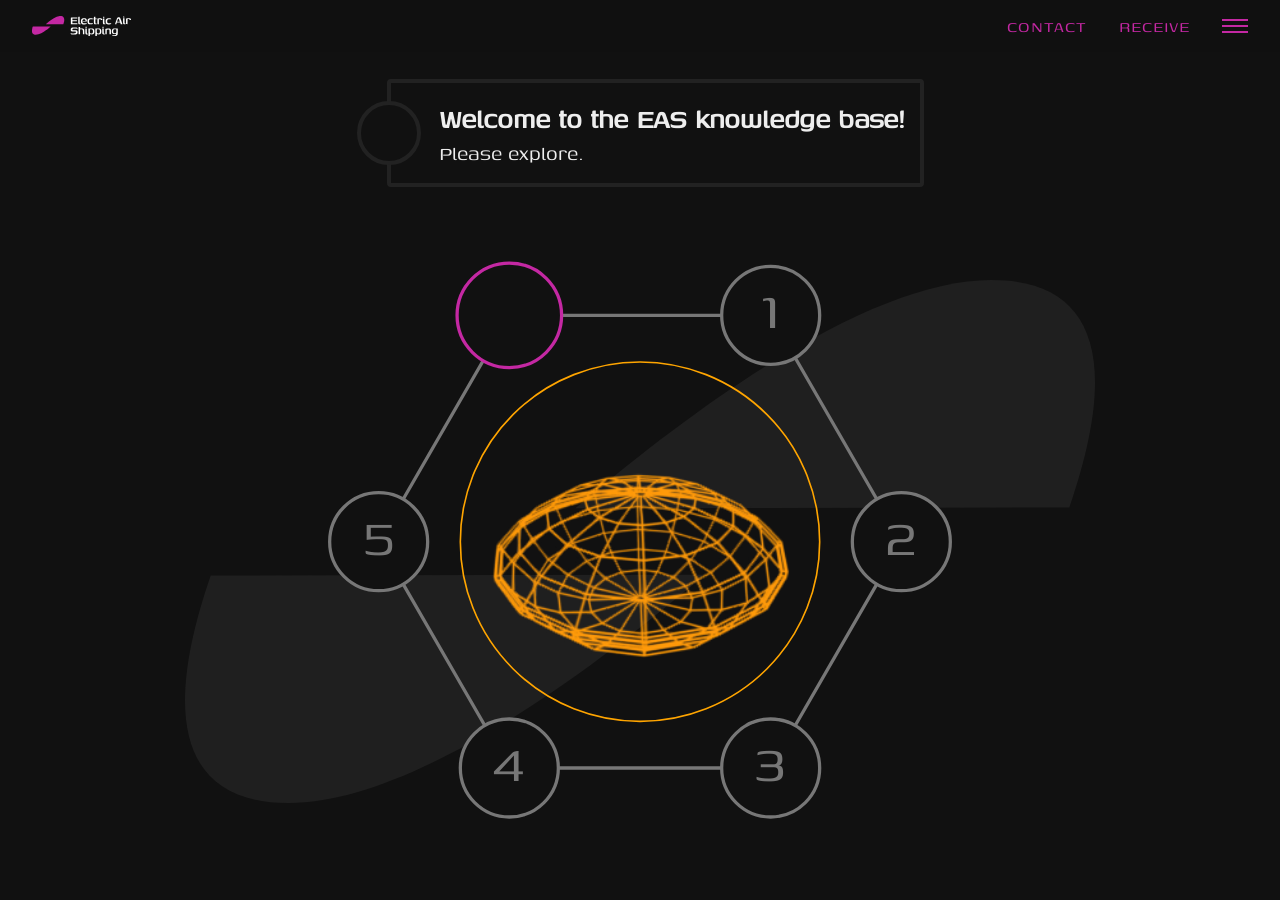
==== commit 8cd66479: "Knowledge base: longer points grow down into the gap; hexagon keeps its size Replaces the fixed-heig" ====
--- a/knowledgebase/index.html
+++ b/knowledgebase/index.html
@@ -128,6 +128,12 @@
 
         .text .subtitle {
             font-size: 1.5rem;
+        }
+
+        /* A smaller second line under a point's link (point 4). */
+        .subline {
+            display: block;
+            font-size: 0.85em;
         }
 
         .hyperlink {
@@ -411,7 +417,7 @@
             },
             {
                 title: "Read the:",
-                subtitle: "<a target='_blank' rel='noopener' class='hyperlink' href='https://drive.google.com/file/d/1_xdBSdVZ-B19MCYf1XynxpSxqAu0TEsW/view'>Maths &amp; Design Paper<br>(The Shape-Volume Scalar)</a>"
+                subtitle: "<a target='_blank' rel='noopener' class='hyperlink' href='https://drive.google.com/file/d/1_xdBSdVZ-B19MCYf1XynxpSxqAu0TEsW/view'>Maths &amp; Design Paper<span class='subline'>(The Shape-Volume Scalar)</span></a>"
             },
             {
                 title: "View the full:",
@@ -440,7 +446,31 @@
             currentNumber: document.querySelector('[data-id="text-number"]'),
         };
 
+        // The hexagon is laid out for a one-line box (the shortest point).
+        // A point whose text runs longer (point 4 always; point 0 on phones)
+        // grows downward into the gap above the top circle instead of
+        // pushing the hexagon down and shrinking it: a negative bottom
+        // margin cancels exactly the extra height. Re-measured on resize and
+        // once the fonts arrive, since both change where lines wrap.
+        const textBox = document.querySelector('.text-text');
+        let baseHeight = 0;
         let current = 0;
+        function fitBox() {
+            if (!baseHeight) return;
+            const extra = textBox.getBoundingClientRect().height - baseHeight;
+            textBox.style.marginBottom = extra > 0 ? `${-extra}px` : '';
+        }
+        function measureBase() {
+            let shortest = Infinity;
+            for (let n = 0; n <= 5; n++) {
+                elements.title.textContent = config[n].title;
+                elements.subtitle.innerHTML = n === 5 ? slot6Subtitle() : config[n].subtitle;
+                shortest = Math.min(shortest, textBox.getBoundingClientRect().height);
+            }
+            baseHeight = shortest;
+            updateSelection(current);
+        }
+
         function updateSelection(progressNumber) {
             const n = Number(progressNumber);
             current = n;
@@ -458,32 +488,15 @@
             elements.subtitle.innerHTML = n === 5 ? slot6Subtitle() : config[n].subtitle;
             // Point 0 is the welcome slot and carries no number; the rest read 1-5.
             elements.currentNumber.textContent = n === 0 ? '' : n;
-        }
-
-        updateSelection(0);
-
-        // Hold the text box at the height of its tallest point, so the
-        // hexagon below never jumps when a point's text runs to two lines
-        // (point 4 always; point 0 on phones). Re-measured on resize and
-        // once the fonts arrive, since both change where lines wrap.
-        const textBox = document.querySelector('.text-text');
-        function holdBoxHeight() {
-            textBox.style.minHeight = '';
-            let tallest = 0;
-            for (let n = 0; n <= 5; n++) {
-                elements.title.textContent = config[n].title;
-                elements.subtitle.innerHTML = n === 5 ? slot6Subtitle() : config[n].subtitle;
-                tallest = Math.max(tallest, textBox.getBoundingClientRect().height);
-            }
-            textBox.style.minHeight = `${Math.ceil(tallest)}px`;
-            updateSelection(current);
-        }
-        holdBoxHeight();
-        document.fonts?.ready.then(holdBoxHeight);
+            fitBox();
+        }
+
+        measureBase();
+        document.fonts?.ready.then(measureBase);
         let resizeTimer = 0;
         window.addEventListener('resize', () => {
             clearTimeout(resizeTimer);
-            resizeTimer = setTimeout(holdBoxHeight, 100);
+            resizeTimer = setTimeout(measureBase, 100);
         });
 
         for (const circle of elements.circles) {
